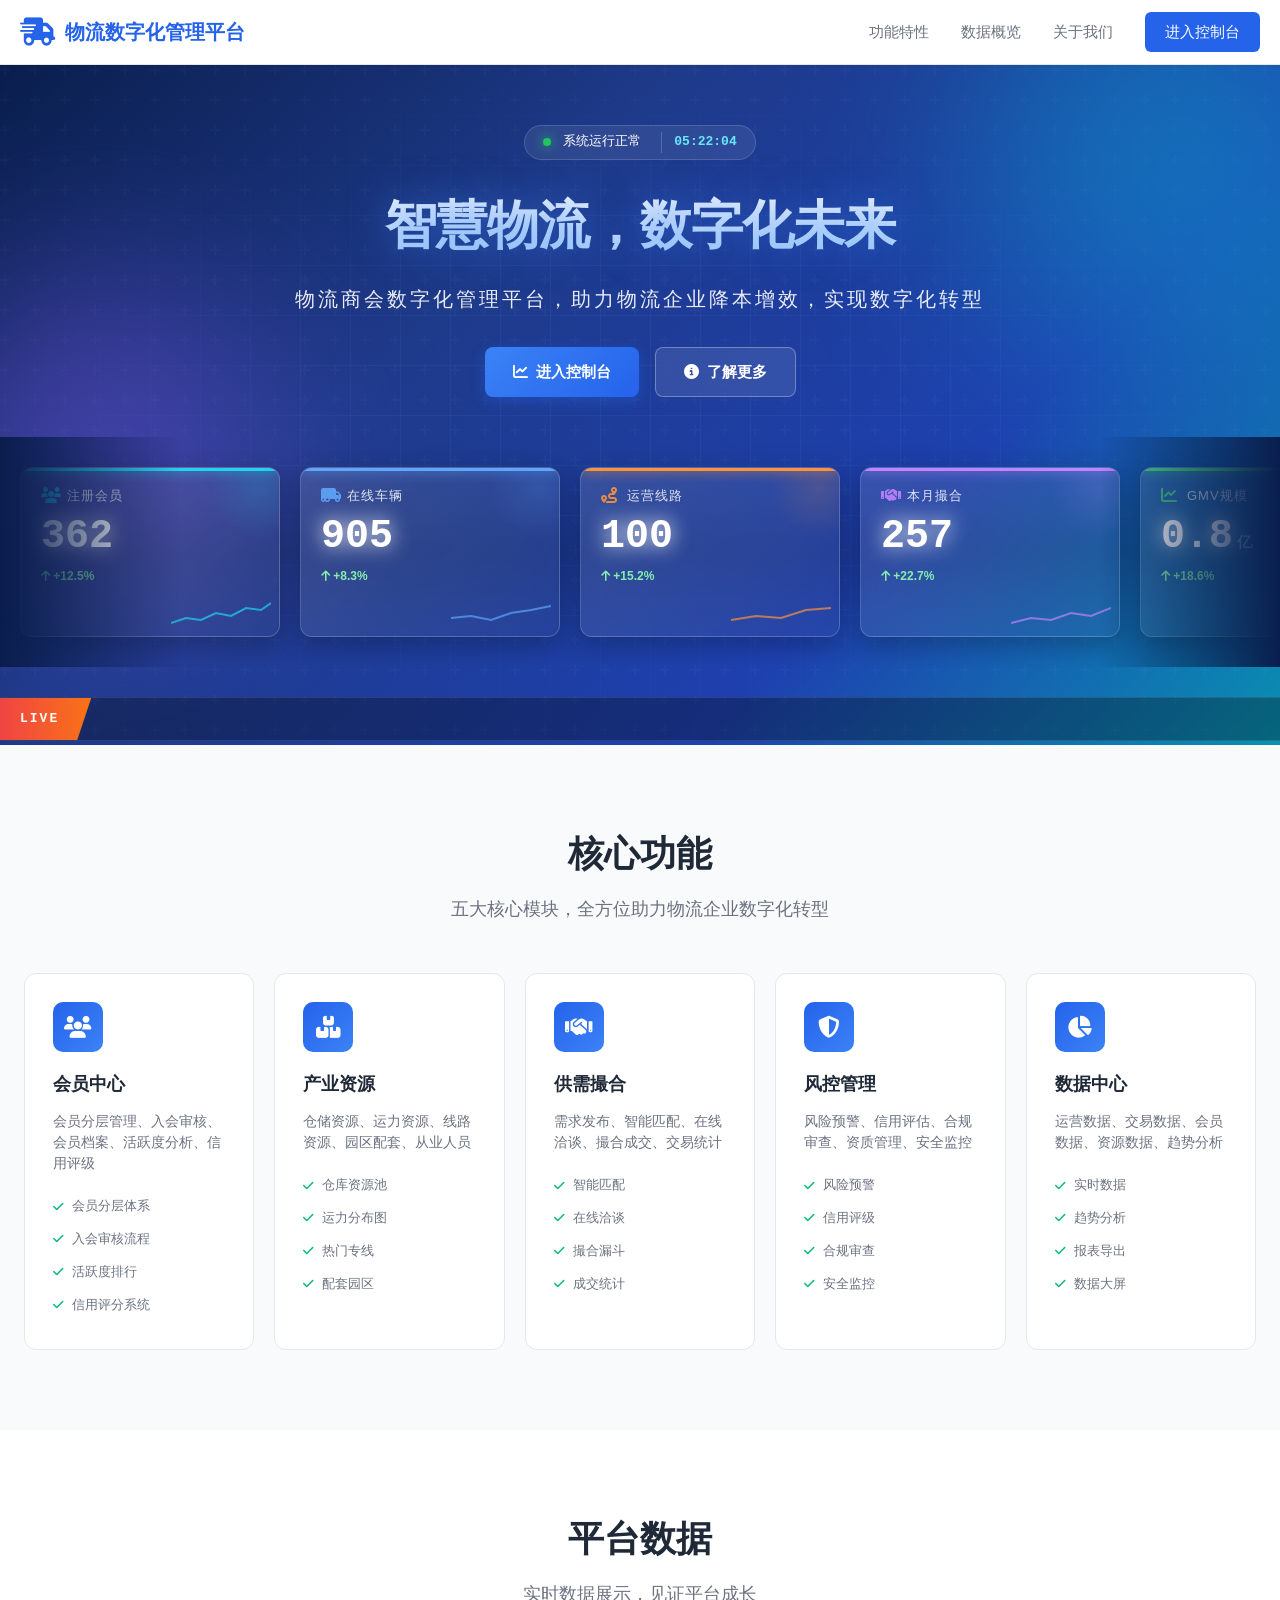
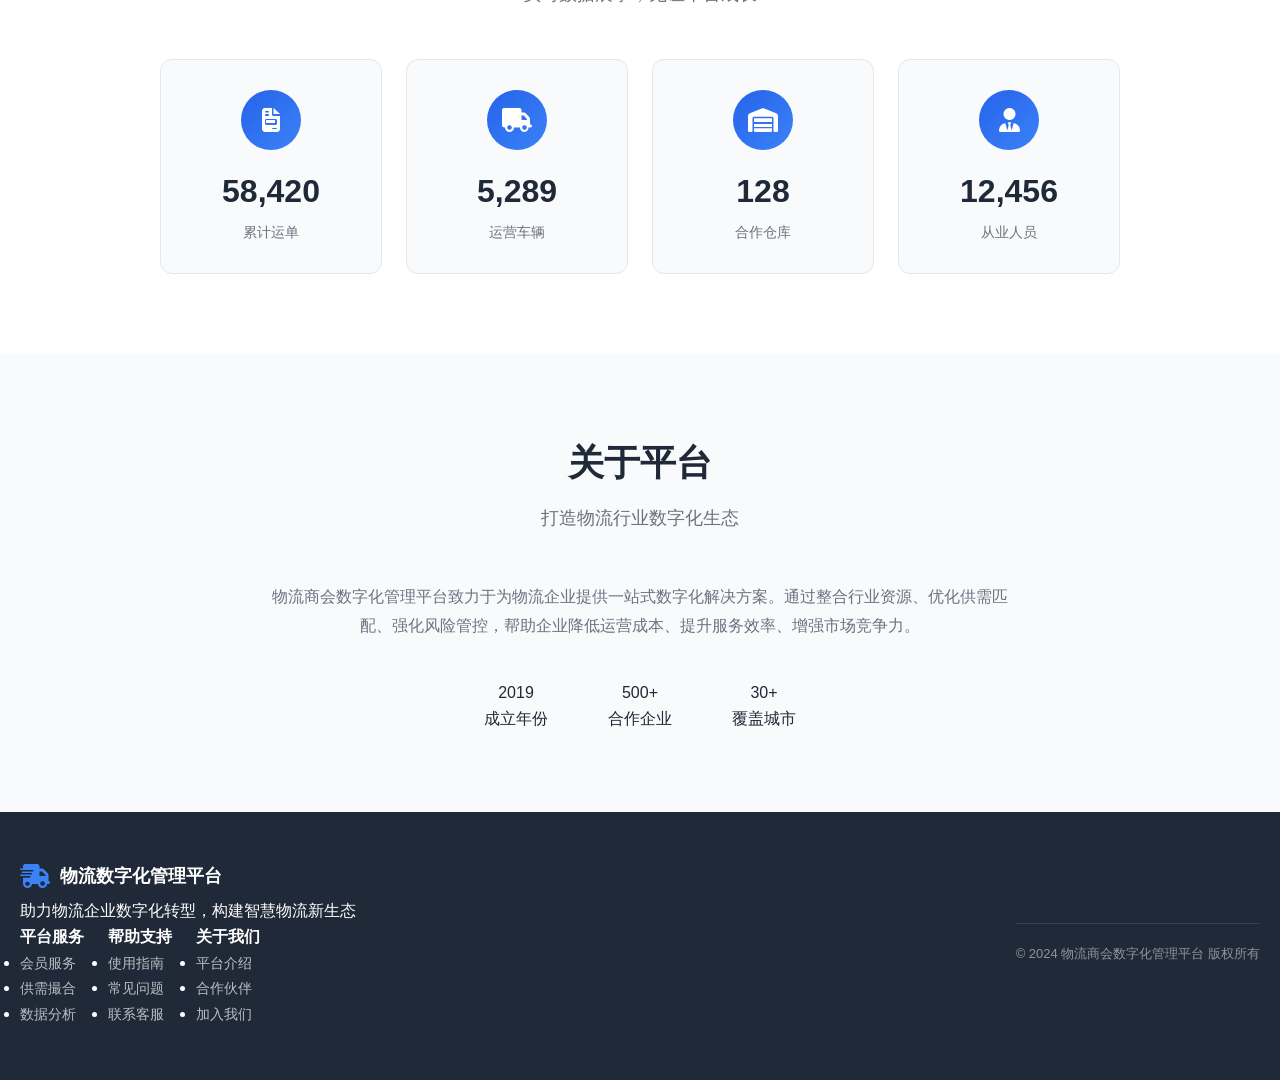
==== index.html @ 650d02f5 "首次提交 xt.qyfanshen 网站文件" ====
<!DOCTYPE html>
<html lang="zh-CN">
<head>
    <meta charset="UTF-8">
    <meta name="viewport" content="width=device-width, initial-scale=1.0">
    <title>物流数字化管理平台</title>
    <link rel="stylesheet" href="css/style.css">
    <link rel="stylesheet" href="https://cdnjs.cloudflare.com/ajax/libs/font-awesome/6.4.0/css/all.min.css">
</head>
<body>
    <!-- 顶部导航 -->
    <header class="top-nav">
        <div class="nav-container">
            <div class="logo">
                <i class="fas fa-truck-fast"></i>
                <span>物流数字化管理平台</span>
            </div>
            <nav class="nav-links">
                <a href="#features">功能特性</a>
                <a href="#data">数据概览</a>
                <a href="#about">关于我们</a>
                <a href="portal.html" class="btn-enter">进入控制台</a>
            </nav>
        </div>
    </header>

    <!-- Hero区域 - 数据大屏风格 -->
    <section class="hero">
        <!-- 背景装饰 -->
        <div class="hero-grid-bg"></div>
        <div class="hero-glow hero-glow-1"></div>
        <div class="hero-glow hero-glow-2"></div>
        
        <!-- 顶部标题区 -->
        <div class="hero-content">
            <div class="hero-status">
                <span class="status-dot"></span>
                <span>系统运行正常</span>
                <span class="status-time" id="liveTime">--:--:--</span>
            </div>
            <h1>智慧物流，数字化未来</h1>
            <p class="hero-subtitle">物流商会数字化管理平台，助力物流企业降本增效，实现数字化转型</p>
            <div class="hero-buttons">
                <a href="portal.html" class="btn-primary"><i class="fas fa-chart-line"></i> 进入控制台</a>
                <a href="#features" class="btn-secondary"><i class="fas fa-info-circle"></i> 了解更多</a>
            </div>
        </div>
        
        <!-- 大屏 KPI 滚动区 -->
        <div class="bigscreen-scroll">
            <div class="bigscreen-track" id="kpiTrack">
                <!-- 第一组 -->
                <div class="kpi-card kpi-cyan">
                    <div class="kpi-header">
                        <i class="fas fa-users kpi-icon"></i>
                        <span class="kpi-label">注册会员</span>
                    </div>
                    <div class="kpi-value">
                        <span class="counter" data-target="1258">0</span>
                    </div>
                    <div class="kpi-trend up"><i class="fas fa-arrow-up"></i> +12.5%</div>
                    <svg class="kpi-mini" viewBox="0 0 100 30"><polyline points="0,25 15,20 30,22 45,15 60,18 75,10 90,12 100,5" fill="none" stroke="#22d3ee" stroke-width="2"/></svg>
                </div>
                <div class="kpi-card kpi-blue">
                    <div class="kpi-header">
                        <i class="fas fa-truck-moving kpi-icon"></i>
                        <span class="kpi-label">在线车辆</span>
                    </div>
                    <div class="kpi-value">
                        <span class="counter" data-target="3142">0</span>
                    </div>
                    <div class="kpi-trend up"><i class="fas fa-arrow-up"></i> +8.3%</div>
                    <svg class="kpi-mini" viewBox="0 0 100 30"><polyline points="0,20 20,18 40,22 60,15 80,12 100,8" fill="none" stroke="#60a5fa" stroke-width="2"/></svg>
                </div>
                <div class="kpi-card kpi-orange">
                    <div class="kpi-header">
                        <i class="fas fa-route kpi-icon"></i>
                        <span class="kpi-label">运营线路</span>
                    </div>
                    <div class="kpi-value">
                        <span class="counter" data-target="346">0</span>
                    </div>
                    <div class="kpi-trend up"><i class="fas fa-arrow-up"></i> +15.2%</div>
                    <svg class="kpi-mini" viewBox="0 0 100 30"><polyline points="0,22 25,18 50,20 75,12 100,10" fill="none" stroke="#fb923c" stroke-width="2"/></svg>
                </div>
                <div class="kpi-card kpi-purple">
                    <div class="kpi-header">
                        <i class="fas fa-handshake kpi-icon"></i>
                        <span class="kpi-label">本月撮合</span>
                    </div>
                    <div class="kpi-value">
                        <span class="counter" data-target="892">0</span>
                    </div>
                    <div class="kpi-trend up"><i class="fas fa-arrow-up"></i> +22.7%</div>
                    <svg class="kpi-mini" viewBox="0 0 100 30"><polyline points="0,25 20,20 40,22 60,15 80,18 100,10" fill="none" stroke="#c084fc" stroke-width="2"/></svg>
                </div>
                <div class="kpi-card kpi-green">
                    <div class="kpi-header">
                        <i class="fas fa-chart-line kpi-icon"></i>
                        <span class="kpi-label">GMV规模</span>
                    </div>
                    <div class="kpi-value">
                        <span class="counter" data-target="2.8" data-decimal="1">0</span>
                        <span class="kpi-unit">亿</span>
                    </div>
                    <div class="kpi-trend up"><i class="fas fa-arrow-up"></i> +18.6%</div>
                    <svg class="kpi-mini" viewBox="0 0 100 30"><polyline points="0,22 15,20 30,18 45,15 60,12 75,10 90,8 100,5" fill="none" stroke="#4ade80" stroke-width="2"/></svg>
                </div>
                <!-- 复制一组用于无缝滚动 -->
                <div class="kpi-card kpi-cyan">
                    <div class="kpi-header">
                        <i class="fas fa-users kpi-icon"></i>
                        <span class="kpi-label">注册会员</span>
                    </div>
                    <div class="kpi-value">
                        <span class="counter" data-target="1258">0</span>
                    </div>
                    <div class="kpi-trend up"><i class="fas fa-arrow-up"></i> +12.5%</div>
                    <svg class="kpi-mini" viewBox="0 0 100 30"><polyline points="0,25 15,20 30,22 45,15 60,18 75,10 90,12 100,5" fill="none" stroke="#22d3ee" stroke-width="2"/></svg>
                </div>
                <div class="kpi-card kpi-blue">
                    <div class="kpi-header">
                        <i class="fas fa-truck-moving kpi-icon"></i>
                        <span class="kpi-label">在线车辆</span>
                    </div>
                    <div class="kpi-value">
                        <span class="counter" data-target="3142">0</span>
                    </div>
                    <div class="kpi-trend up"><i class="fas fa-arrow-up"></i> +8.3%</div>
                    <svg class="kpi-mini" viewBox="0 0 100 30"><polyline points="0,20 20,18 40,22 60,15 80,12 100,8" fill="none" stroke="#60a5fa" stroke-width="2"/></svg>
                </div>
                <div class="kpi-card kpi-orange">
                    <div class="kpi-header">
                        <i class="fas fa-route kpi-icon"></i>
                        <span class="kpi-label">运营线路</span>
                    </div>
                    <div class="kpi-value">
                        <span class="counter" data-target="346">0</span>
                    </div>
                    <div class="kpi-trend up"><i class="fas fa-arrow-up"></i> +15.2%</div>
                    <svg class="kpi-mini" viewBox="0 0 100 30"><polyline points="0,22 25,18 50,20 75,12 100,10" fill="none" stroke="#fb923c" stroke-width="2"/></svg>
                </div>
                <div class="kpi-card kpi-purple">
                    <div class="kpi-header">
                        <i class="fas fa-handshake kpi-icon"></i>
                        <span class="kpi-label">本月撮合</span>
                    </div>
                    <div class="kpi-value">
                        <span class="counter" data-target="892">0</span>
                    </div>
                    <div class="kpi-trend up"><i class="fas fa-arrow-up"></i> +22.7%</div>
                    <svg class="kpi-mini" viewBox="0 0 100 30"><polyline points="0,25 20,20 40,22 60,15 80,18 100,10" fill="none" stroke="#c084fc" stroke-width="2"/></svg>
                </div>
                <div class="kpi-card kpi-green">
                    <div class="kpi-header">
                        <i class="fas fa-chart-line kpi-icon"></i>
                        <span class="kpi-label">GMV规模</span>
                    </div>
                    <div class="kpi-value">
                        <span class="counter" data-target="2.8" data-decimal="1">0</span>
                        <span class="kpi-unit">亿</span>
                    </div>
                    <div class="kpi-trend up"><i class="fas fa-arrow-up"></i> +18.6%</div>
                    <svg class="kpi-mini" viewBox="0 0 100 30"><polyline points="0,22 15,20 30,18 45,15 60,12 75,10 90,8 100,5" fill="none" stroke="#4ade80" stroke-width="2"/></svg>
                </div>
            </div>
        </div>
        
        <!-- 底部数据流 -->
        <div class="hero-bottom">
            <div class="data-stream">
                <div class="data-stream-label">LIVE</div>
                <div class="data-stream-wrap">
                    <div class="data-stream-track" id="dataStream">
                        <span class="stream-item"><span class="stream-dot dot-green"></span>上海港通物流完成会员认证</span>
                        <span class="stream-item"><span class="stream-dot dot-blue"></span>苏州工业园区运输队完成会员认证</span>
                        <span class="stream-item"><span class="stream-dot dot-cyan"></span>沪蓉专线撮合成功 - ¥12.8万</span>
                        <span class="stream-item"><span class="stream-dot dot-green"></span>杭州顺捷货运代理完成会员认证</span>
                        <span class="stream-item"><span class="stream-dot dot-cyan"></span>京沪专线撮合成功 - ¥8.6万</span>
                        <span class="stream-item"><span class="stream-dot dot-orange"></span>新增运营车辆 128 辆</span>
                        <span class="stream-item"><span class="stream-dot dot-purple"></span>穗杭专线撮合成功 - ¥15.2万</span>
                        <span class="stream-item"><span class="stream-dot dot-green"></span>宁波港物流完成会员认证</span>
                        <span class="stream-item"><span class="stream-dot dot-cyan"></span>京广专线撮合成功 - ¥23.5万</span>
                        <!-- 复制一份实现无缝滚动 -->
                        <span class="stream-item"><span class="stream-dot dot-green"></span>上海港通物流完成会员认证</span>
                        <span class="stream-item"><span class="stream-dot dot-blue"></span>苏州工业园区运输队完成会员认证</span>
                        <span class="stream-item"><span class="stream-dot dot-cyan"></span>沪蓉专线撮合成功 - ¥12.8万</span>
                        <span class="stream-item"><span class="stream-dot dot-green"></span>杭州顺捷货运代理完成会员认证</span>
                        <span class="stream-item"><span class="stream-dot dot-cyan"></span>京沪专线撮合成功 - ¥8.6万</span>
                        <span class="stream-item"><span class="stream-dot dot-orange"></span>新增运营车辆 128 辆</span>
                        <span class="stream-item"><span class="stream-dot dot-purple"></span>穗杭专线撮合成功 - ¥15.2万</span>
                        <span class="stream-item"><span class="stream-dot dot-green"></span>宁波港物流完成会员认证</span>
                        <span class="stream-item"><span class="stream-dot dot-cyan"></span>京广专线撮合成功 - ¥23.5万</span>
                    </div>
                </div>
            </div>
        </div>
    </section>

    <!-- 功能特性 -->
    <section id="features" class="features">
        <div class="section-header">
            <h2>核心功能</h2>
            <p>五大核心模块，全方位助力物流企业数字化转型</p>
        </div>
        <div class="features-grid">
            <div class="feature-card">
                <div class="feature-icon"><i class="fas fa-users"></i></div>
                <h3>会员中心</h3>
                <p>会员分层管理、入会审核、会员档案、活跃度分析、信用评级</p>
                <ul class="feature-list">
                    <li><i class="fas fa-check"></i> 会员分层体系</li>
                    <li><i class="fas fa-check"></i> 入会审核流程</li>
                    <li><i class="fas fa-check"></i> 活跃度排行</li>
                    <li><i class="fas fa-check"></i> 信用评分系统</li>
                </ul>
            </div>
            <div class="feature-card">
                <div class="feature-icon"><i class="fas fa-boxes-stacked"></i></div>
                <h3>产业资源</h3>
                <p>仓储资源、运力资源、线路资源、园区配套、从业人员</p>
                <ul class="feature-list">
                    <li><i class="fas fa-check"></i> 仓库资源池</li>
                    <li><i class="fas fa-check"></i> 运力分布图</li>
                    <li><i class="fas fa-check"></i> 热门专线</li>
                    <li><i class="fas fa-check"></i> 配套园区</li>
                </ul>
            </div>
            <div class="feature-card">
                <div class="feature-icon"><i class="fas fa-handshake"></i></div>
                <h3>供需撮合</h3>
                <p>需求发布、智能匹配、在线洽谈、撮合成交、交易统计</p>
                <ul class="feature-list">
                    <li><i class="fas fa-check"></i> 智能匹配</li>
                    <li><i class="fas fa-check"></i> 在线洽谈</li>
                    <li><i class="fas fa-check"></i> 撮合漏斗</li>
                    <li><i class="fas fa-check"></i> 成交统计</li>
                </ul>
            </div>
            <div class="feature-card">
                <div class="feature-icon"><i class="fas fa-shield-halved"></i></div>
                <h3>风控管理</h3>
                <p>风险预警、信用评估、合规审查、资质管理、安全监控</p>
                <ul class="feature-list">
                    <li><i class="fas fa-check"></i> 风险预警</li>
                    <li><i class="fas fa-check"></i> 信用评级</li>
                    <li><i class="fas fa-check"></i> 合规审查</li>
                    <li><i class="fas fa-check"></i> 安全监控</li>
                </ul>
            </div>
            <div class="feature-card">
                <div class="feature-icon"><i class="fas fa-chart-pie"></i></div>
                <h3>数据中心</h3>
                <p>运营数据、交易数据、会员数据、资源数据、趋势分析</p>
                <ul class="feature-list">
                    <li><i class="fas fa-check"></i> 实时数据</li>
                    <li><i class="fas fa-check"></i> 趋势分析</li>
                    <li><i class="fas fa-check"></i> 报表导出</li>
                    <li><i class="fas fa-check"></i> 数据大屏</li>
                </ul>
            </div>
        </div>
    </section>

    <!-- 数据概览 -->
    <section id="data" class="data-section">
        <div class="section-header">
            <h2>平台数据</h2>
            <p>实时数据展示，见证平台成长</p>
        </div>
        <div class="data-grid">
            <div class="data-card">
                <div class="data-icon"><i class="fas fa-file-invoice"></i></div>
                <div class="data-value">58,420</div>
                <div class="data-label">累计运单</div>
            </div>
            <div class="data-card">
                <div class="data-icon"><i class="fas fa-truck"></i></div>
                <div class="data-value">5,289</div>
                <div class="data-label">运营车辆</div>
            </div>
            <div class="data-card">
                <div class="data-icon"><i class="fas fa-warehouse"></i></div>
                <div class="data-value">128</div>
                <div class="data-label">合作仓库</div>
            </div>
            <div class="data-card">
                <div class="data-icon"><i class="fas fa-user-tie"></i></div>
                <div class="data-value">12,456</div>
                <div class="data-label">从业人员</div>
            </div>
        </div>
    </section>

    <!-- 关于我们 -->
    <section id="about" class="about">
        <div class="section-header">
            <h2>关于平台</h2>
            <p>打造物流行业数字化生态</p>
        </div>
        <div class="about-content">
            <div class="about-text">
                <p>物流商会数字化管理平台致力于为物流企业提供一站式数字化解决方案。通过整合行业资源、优化供需匹配、强化风险管控，帮助企业降低运营成本、提升服务效率、增强市场竞争力。</p>
                <div class="about-stats">
                    <div class="about-stat">
                        <div class="about-stat-value">2019</div>
                        <div class="about-stat-label">成立年份</div>
                    </div>
                    <div class="about-stat">
                        <div class="about-stat-value">500+</div>
                        <div class="about-stat-label">合作企业</div>
                    </div>
                    <div class="about-stat">
                        <div class="about-stat-value">30+</div>
                        <div class="about-stat-label">覆盖城市</div>
                    </div>
                </div>
            </div>
        </div>
    </section>

    <!-- 页脚 -->
    <footer class="footer">
        <div class="footer-content">
            <div class="footer-main">
                <div class="footer-brand">
                    <div class="footer-logo">
                        <i class="fas fa-truck-fast"></i>
                        <span>物流数字化管理平台</span>
                    </div>
                    <p class="footer-desc">助力物流企业数字化转型，构建智慧物流新生态</p>
                </div>
                <div class="footer-links">
                    <div class="footer-column">
                        <h4>平台服务</h4>
                        <ul>
                            <li><a href="#">会员服务</a></li>
                            <li><a href="#">供需撮合</a></li>
                            <li><a href="#">数据分析</a></li>
                        </ul>
                    </div>
                    <div class="footer-column">
                        <h4>帮助支持</h4>
                        <ul>
                            <li><a href="#">使用指南</a></li>
                            <li><a href="#">常见问题</a></li>
                            <li><a href="#">联系客服</a></li>
                        </ul>
                    </div>
                    <div class="footer-column">
                        <h4>关于我们</h4>
                        <ul>
                            <li><a href="#">平台介绍</a></li>
                            <li><a href="#">合作伙伴</a></li>
                            <li><a href="#">加入我们</a></li>
                        </ul>
                    </div>
                </div>
            </div>
            <div class="footer-bottom">
                <p>&copy; 2024 物流商会数字化管理平台 版权所有</p>
            </div>
        </div>
    </footer>

    <script>
        // 实时时间更新
        function updateTime() {
            const now = new Date();
            const timeStr = now.toLocaleTimeString('zh-CN', { hour12: false });
            document.getElementById('liveTime').textContent = timeStr;
        }
        setInterval(updateTime, 1000);
        updateTime();

        // 数字滚动动画
        function animateCounters() {
            const counters = document.querySelectorAll('.counter');
            counters.forEach(counter => {
                const target = parseFloat(counter.getAttribute('data-target'));
                const decimal = parseInt(counter.getAttribute('data-decimal')) || 0;
                const duration = 2000;
                const step = target / (duration / 16);
                let current = 0;

                const updateCounter = () => {
                    current += step;
                    if (current < target) {
                        counter.textContent = current.toFixed(decimal);
                        requestAnimationFrame(updateCounter);
                    } else {
                        counter.textContent = target.toFixed(decimal);
                    }
                };
                updateCounter();
            });
        }

        // 页面加载完成后启动动画
        window.addEventListener('load', animateCounters);
    </script>
</body>
</html>
---- css/style.css ----
/* 全局样式 */
* {
    margin: 0;
    padding: 0;
    box-sizing: border-box;
}

:root {
    --primary-color: #2563eb;
    --primary-dark: #1d4ed8;
    --primary-light: #3b82f6;
    --secondary-color: #10b981;
    --text-primary: #1f2937;
    --text-secondary: #6b7280;
    --text-light: #9ca3af;
    --bg-primary: #ffffff;
    --bg-secondary: #f9fafb;
    --bg-tertiary: #f3f4f6;
    --border-color: #e5e7eb;
    --shadow-sm: 0 1px 2px 0 rgba(0, 0, 0, 0.05);
    --shadow-md: 0 4px 6px -1px rgba(0, 0, 0, 0.1);
    --shadow-lg: 0 10px 15px -3px rgba(0, 0, 0, 0.1);
    --shadow-xl: 0 20px 25px -5px rgba(0, 0, 0, 0.1);
}

body {
    font-family: -apple-system, BlinkMacSystemFont, 'Segoe UI', 'PingFang SC', 'Hiragino Sans GB', 'Microsoft YaHei', sans-serif;
    line-height: 1.6;
    color: var(--text-primary);
    background-color: var(--bg-primary);
}

.container {
    max-width: 1280px;
    margin: 0 auto;
    padding: 0 20px;
}

/* 顶部导航 */
.top-nav {
    background: var(--bg-primary);
    border-bottom: 1px solid var(--border-color);
    position: sticky;
    top: 0;
    z-index: 1000;
    box-shadow: var(--shadow-sm);
}

.nav-container {
    max-width: 1280px;
    margin: 0 auto;
    padding: 0 20px;
    display: flex;
    justify-content: space-between;
    align-items: center;
    height: 64px;
}

.logo {
    display: flex;
    align-items: center;
    gap: 10px;
    font-size: 20px;
    font-weight: 600;
    color: var(--primary-color);
}

.logo i {
    font-size: 28px;
}

.nav-links {
    display: flex;
    align-items: center;
    gap: 32px;
}

.nav-links a {
    text-decoration: none;
    color: var(--text-secondary);
    font-size: 15px;
    font-weight: 500;
    transition: color 0.2s;
}

.nav-links a:hover {
    color: var(--primary-color);
}

.nav-links .btn-enter {
    background: var(--primary-color);
    color: white;
    padding: 8px 20px;
    border-radius: 6px;
    transition: all 0.2s;
}

.nav-links .btn-enter:hover {
    background: var(--primary-dark);
    transform: translateY(-1px);
}

/* Hero区域 - 数据大屏风格 */
.hero {
    background: linear-gradient(135deg, #0a1e4d 0%, #1e3a8a 35%, #1e40af 70%, #0891b2 100%);
    color: white;
    padding: 60px 0 0;
    text-align: center;
    position: relative;
    overflow: hidden;
    min-height: 680px;
}

.hero::before {
    content: '';
    position: absolute;
    top: 0; left: 0; right: 0; bottom: 0;
    background: url("data:image/svg+xml,%3Csvg width='60' height='60' viewBox='0 0 60 60' xmlns='http://www.w3.org/2000/svg'%3E%3Cg fill='none' fill-rule='evenodd'%3E%3Cg fill='%23ffffff' fill-opacity='0.04'%3E%3Cpath d='M36 34v-4h-2v4h-4v2h4v4h2v-4h4v-2h-4zm0-30V0h-2v4h-4v2h4v4h2V6h4V4h-4zM6 34v-4H4v4H0v2h4v4h2v-4h4v-2H6zM6 4V0H4v4H0v2h4v4h2V6h4V4H6z'/%3E%3C/g%3E%3C/g%3E%3C/svg%3E");
    opacity: 0.5;
}

/* 大屏网格背景 */
.hero-grid-bg {
    position: absolute;
    inset: 0;
    background-image:
        linear-gradient(rgba(96, 165, 250, 0.08) 1px, transparent 1px),
        linear-gradient(90deg, rgba(96, 165, 250, 0.08) 1px, transparent 1px);
    background-size: 50px 50px;
    mask-image: radial-gradient(ellipse at center, black 30%, transparent 75%);
    -webkit-mask-image: radial-gradient(ellipse at center, black 30%, transparent 75%);
    pointer-events: none;
}

/* 装饰光晕 */
.hero-glow {
    position: absolute;
    border-radius: 50%;
    filter: blur(80px);
    pointer-events: none;
    opacity: 0.5;
}
.hero-glow-1 {
    width: 500px; height: 500px;
    background: radial-gradient(circle, #06b6d4, transparent);
    top: -150px; right: -150px;
}
.hero-glow-2 {
    width: 400px; height: 400px;
    background: radial-gradient(circle, #8b5cf6, transparent);
    bottom: 100px; left: -100px;
}

/* 顶部标题区 */
.hero-content {
    position: relative;
    z-index: 2;
    padding: 0 24px 40px;
}

/* 状态条 */
.hero-status {
    display: inline-flex;
    align-items: center;
    gap: 12px;
    padding: 6px 18px;
    background: rgba(255, 255, 255, 0.08);
    border: 1px solid rgba(255, 255, 255, 0.15);
    backdrop-filter: blur(10px);
    border-radius: 100px;
    font-size: 13px;
    margin-bottom: 24px;
    font-family: ui-monospace, 'Cascadia Code', Consolas, monospace;
}
.status-dot {
    width: 8px; height: 8px;
    border-radius: 50%;
    background: #22c55e;
    box-shadow: 0 0 12px #22c55e;
    animation: pulseDot 2s infinite;
}
@keyframes pulseDot {
    0%, 100% { opacity: 1; transform: scale(1); }
    50% { opacity: 0.6; transform: scale(0.85); }
}
.status-time {
    margin-left: 8px;
    padding-left: 12px;
    border-left: 1px solid rgba(255, 255, 255, 0.2);
    color: #67e8f9;
    font-weight: 600;
}

.hero-content h1 {
    font-size: 52px;
    font-weight: 800;
    margin: 0 0 16px;
    letter-spacing: -1px;
    background: linear-gradient(180deg, #ffffff 0%, #93c5fd 100%);
    -webkit-background-clip: text;
    background-clip: text;
    -webkit-text-fill-color: transparent;
    text-shadow: 0 0 40px rgba(59, 130, 246, 0.5);
}

.hero-subtitle {
    font-size: 20px;
    font-weight: 500;
    opacity: 0.9;
    letter-spacing: 3px;
    margin: 0 0 32px;
}

.hero-buttons {
    display: flex;
    gap: 16px;
    justify-content: center;
}

.btn-primary, .btn-secondary {
    display: inline-flex;
    align-items: center;
    gap: 8px;
    padding: 12px 28px;
    border-radius: 8px;
    font-size: 15px;
    font-weight: 600;
    text-decoration: none;
    transition: all 0.2s;
    cursor: pointer;
    border: none;
}

.btn-primary {
    background: linear-gradient(135deg, #3b82f6, #2563eb);
    color: white;
    box-shadow: 0 4px 14px rgba(37, 99, 235, 0.4);
}

.btn-primary:hover {
    transform: translateY(-2px);
    box-shadow: 0 6px 20px rgba(37, 99, 235, 0.5);
}

.btn-secondary {
    background: rgba(255, 255, 255, 0.1);
    color: white;
    border: 1px solid rgba(255, 255, 255, 0.3);
    backdrop-filter: blur(10px);
}

.btn-secondary:hover {
    background: rgba(255, 255, 255, 0.2);
}

/* ============ 大屏 KPI 滚动区 ============ */
.bigscreen-scroll {
    position: relative;
    z-index: 2;
    width: 100%;
    overflow: hidden;
    padding: 30px 0;
    background: linear-gradient(180deg, transparent 0%, rgba(0, 0, 0, 0.15) 50%, transparent 100%);
}
.bigscreen-scroll::before,
.bigscreen-scroll::after {
    content: '';
    position: absolute;
    top: 0; bottom: 0;
    width: 180px;
    z-index: 3;
    pointer-events: none;
}
.bigscreen-scroll::before {
    left: 0;
    background: linear-gradient(90deg, #0a1e4d 0%, transparent 100%);
}
.bigscreen-scroll::after {
    right: 0;
    background: linear-gradient(-90deg, #0a1e4d 0%, transparent 100%);
}

.bigscreen-track {
    display: flex;
    gap: 20px;
    animation: bigscreenScroll 40s linear infinite;
    width: max-content;
    padding: 0 20px;
}
.bigscreen-track:hover {
    animation-play-state: paused;
}
@keyframes bigscreenScroll {
    0% { transform: translateX(0); }
    100% { transform: translateX(-50%); }
}

/* KPI 卡片 - 大屏风格 */
.kpi-card {
    flex: 0 0 260px;
    width: 260px;
    height: 170px;
    background: linear-gradient(135deg, rgba(255, 255, 255, 0.12), rgba(255, 255, 255, 0.04));
    border: 1px solid rgba(255, 255, 255, 0.18);
    backdrop-filter: blur(14px);
    -webkit-backdrop-filter: blur(14px);
    border-radius: 12px;
    padding: 18px 20px;
    position: relative;
    overflow: hidden;
    text-align: left;
    transition: all 0.3s;
    box-shadow: 0 8px 24px rgba(0, 0, 0, 0.2), inset 0 1px 0 rgba(255, 255, 255, 0.1);
}
.kpi-card::before {
    content: '';
    position: absolute;
    top: 0; left: 0;
    width: 100%; height: 3px;
    background: currentColor;
    box-shadow: 0 0 12px currentColor;
}
.kpi-card::after {
    content: '';
    position: absolute;
    top: -30px; right: -30px;
    width: 100px; height: 100px;
    background: radial-gradient(circle, currentColor, transparent 70%);
    opacity: 0.15;
    border-radius: 50%;
}
.kpi-card:hover {
    transform: translateY(-6px) scale(1.02);
    border-color: rgba(255, 255, 255, 0.4);
    box-shadow: 0 16px 40px rgba(0, 0, 0, 0.3), 0 0 24px currentColor;
}

.kpi-header {
    display: flex;
    align-items: center;
    gap: 8px;
    margin-bottom: 8px;
}
.kpi-icon {
    width: 18px; height: 18px;
    opacity: 0.9;
}
.kpi-label {
    font-size: 13px;
    color: rgba(255, 255, 255, 0.85);
    letter-spacing: 1px;
    font-weight: 500;
}

.kpi-value {
    font-size: 40px;
    font-weight: 800;
    line-height: 1.1;
    margin: 6px 0;
    display: flex;
    align-items: baseline;
    gap: 4px;
    color: white;
    text-shadow: 0 0 20px currentColor;
    font-family: 'Cascadia Code', Consolas, monospace;
}
.kpi-unit {
    font-size: 16px;
    font-weight: 500;
    opacity: 0.8;
}

.kpi-trend {
    font-size: 12px;
    font-weight: 600;
    padding: 2px 0;
}
.kpi-trend.up { color: #86efac; }
.kpi-trend.down { color: #fca5a5; }

.kpi-mini {
    position: absolute;
    bottom: 8px;
    right: 8px;
    width: 100px;
    height: 30px;
    opacity: 0.7;
}

/* 各色主题 */
.kpi-cyan   { color: #22d3ee; }
.kpi-blue   { color: #60a5fa; }
.kpi-orange { color: #fb923c; }
.kpi-purple { color: #c084fc; }
.kpi-green  { color: #4ade80; }
.kpi-amber  { color: #fbbf24; }
.kpi-rose   { color: #fb7185; }
.kpi-teal   { color: #2dd4bf; }

/* ============ 底部区域 ============ */
.hero-bottom {
    position: relative;
    z-index: 2;
    padding: 30px 0 0;
}

/* 实时数据流滚动条 */
.data-stream {
    background: rgba(0, 0, 0, 0.3);
    border-top: 1px solid rgba(255, 255, 255, 0.1);
    border-bottom: 1px solid rgba(255, 255, 255, 0.1);
    height: 44px;
    display: flex;
    align-items: center;
    font-family: ui-monospace, 'Cascadia Code', Consolas, monospace;
}
.data-stream-label {
    flex: 0 0 auto;
    padding: 0 20px;
    background: linear-gradient(90deg, #ef4444, #f97316);
    color: white;
    height: 100%;
    display: flex;
    align-items: center;
    font-weight: 700;
    font-size: 13px;
    letter-spacing: 2px;
    position: relative;
    clip-path: polygon(0 0, 100% 0, calc(100% - 14px) 100%, 0 100%);
    padding-right: 32px;
    animation: labelPulse 3s infinite;
}
@keyframes labelPulse {
    0%, 100% { box-shadow: inset 0 0 20px rgba(255, 255, 255, 0); }
    50% { box-shadow: inset 0 0 20px rgba(255, 255, 255, 0.2); }
}
.data-stream-wrap {
    flex: 1;
    overflow: hidden;
    position: relative;
    mask-image: linear-gradient(90deg, transparent, black 5%, black 95%, transparent);
    -webkit-mask-image: linear-gradient(90deg, transparent, black 5%, black 95%, transparent);
}
.data-stream-track {
    display: inline-flex;
    gap: 60px;
    white-space: nowrap;
    animation: streamScroll 60s linear infinite;
    padding-left: 100%;
}
@keyframes streamScroll {
    0% { transform: translateX(0); }
    100% { transform: translateX(-100%); }
}
.stream-item {
    color: rgba(255, 255, 255, 0.85);
    font-size: 13px;
    display: inline-flex;
    align-items: center;
    gap: 10px;
}
.stream-dot {
    width: 8px; height: 8px;
    border-radius: 50%;
    display: inline-block;
}
.dot-green  { background: #4ade80; box-shadow: 0 0 8px #4ade80; }
.dot-blue   { background: #60a5fa; box-shadow: 0 0 8px #60a5fa; }
.dot-cyan   { background: #22d3ee; box-shadow: 0 0 8px #22d3ee; }
.dot-purple { background: #c084fc; box-shadow: 0 0 8px #c084fc; }
.dot-orange { background: #fb923c; box-shadow: 0 0 8px #fb923c; }

/* ============ 响应式 ============ */
@media (max-width: 1200px) {
    .features-grid {
        grid-template-columns: repeat(3, 1fr);
    }
    .bigscreen-track {
        grid-template-columns: repeat(3, 1fr);
    }
}

@media (max-width: 900px) {
    .hero { min-height: 580px; padding-top: 40px; }
    .hero-content h1 { font-size: 36px; }
    .hero-subtitle { font-size: 16px; letter-spacing: 2px; }
    .hero-status { font-size: 11px; padding: 4px 12px; }
    .status-time { display: none; }
    .hero-buttons { flex-direction: column; align-items: center; }
    .hero-buttons .btn-primary, .hero-buttons .btn-secondary { width: 80%; max-width: 280px; justify-content: center; }
    .features-grid {
        grid-template-columns: repeat(2, 1fr);
        gap: 16px;
        padding: 0 16px;
    }
    .bigscreen-track {
        grid-template-columns: repeat(2, 1fr);
        gap: 16px;
        padding: 0 16px;
    }
    .kpi-card { height: 150px; padding: 14px 16px; }
    .kpi-value { font-size: 32px; }
    .kpi-mini { width: 80px; height: 24px; }
    .data-stream-label { font-size: 11px; padding: 0 12px; padding-right: 22px; }
    .stream-item { font-size: 11px; }
    .nav-links { gap: 16px; }
    .nav-links a:not(.btn-enter) { display: none; }
}
@media (max-width: 560px) {
    .hero-content h1 { font-size: 28px; }
    .hero-subtitle { font-size: 14px; }
    .kpi-card { flex: 0 0 200px; width: 200px; height: 140px; }
    .kpi-value { font-size: 28px; }
    .data-stream { height: 38px; }
}

/* 通用区块样式 */
section {
    padding: 80px 0;
}

.section-header {
    text-align: center;
    margin-bottom: 50px;
}

.section-header h2 {
    font-size: 36px;
    font-weight: 700;
    color: var(--text-primary);
    margin-bottom: 12px;
}

.section-header p {
    font-size: 18px;
    color: var(--text-secondary);
}

/* 功能区块 */
.features {
    background: var(--bg-secondary);
}

.features-grid {
    display: grid;
    grid-template-columns: repeat(5, 1fr);
    gap: 20px;
    max-width: 1400px;
    margin: 0 auto;
    padding: 0 24px;
}

.feature-card {
    background: var(--bg-primary);
    padding: 28px;
    border-radius: 12px;
    border: 1px solid var(--border-color);
    transition: all 0.3s;
}

.feature-card:hover {
    border-color: var(--primary-color);
    box-shadow: var(--shadow-lg);
    transform: translateY(-4px);
}

.feature-icon {
    width: 50px;
    height: 50px;
    background: linear-gradient(135deg, var(--primary-color), var(--primary-light));
    border-radius: 10px;
    display: flex;
    align-items: center;
    justify-content: center;
    color: white;
    font-size: 22px;
    margin-bottom: 18px;
}

.feature-card h3 {
    font-size: 18px;
    font-weight: 600;
    margin-bottom: 12px;
    color: var(--text-primary);
}

.feature-card > p {
    font-size: 14px;
    color: var(--text-secondary);
    margin-bottom: 16px;
    line-height: 1.5;
}

.feature-list {
    list-style: none;
}

.feature-list li {
    padding: 6px 0;
    font-size: 13px;
    color: var(--text-secondary);
    display: flex;
    align-items: center;
    gap: 8px;
}

.feature-list li i {
    color: var(--secondary-color);
    font-size: 12px;
}

/* 数据概览 */
.data-section {
    background: var(--bg-primary);
}

.data-grid {
    display: grid;
    grid-template-columns: repeat(auto-fit, minmax(200px, 1fr));
    gap: 24px;
    max-width: 1000px;
    margin: 0 auto;
    padding: 0 20px;
}

.data-card {
    background: var(--bg-secondary);
    padding: 30px;
    border-radius: 12px;
    text-align: center;
    transition: all 0.3s;
    border: 1px solid var(--border-color);
}

.data-card:hover {
    box-shadow: var(--shadow-lg);
    border-color: var(--primary-color);
    transform: translateY(-4px);
}

.data-icon {
    width: 60px;
    height: 60px;
    background: linear-gradient(135deg, var(--primary-color), var(--primary-light));
    border-radius: 50%;
    display: flex;
    align-items: center;
    justify-content: center;
    margin: 0 auto 16px;
    color: white;
    font-size: 24px;
}

.data-value {
    font-size: 32px;
    font-weight: 700;
    color: var(--text-primary);
    margin-bottom: 4px;
}

.data-label {
    font-size: 14px;
    color: var(--text-secondary);
}

/* 关于我们 */
.about {
    background: var(--bg-secondary);
}

.about-content {
    max-width: 800px;
    margin: 0 auto;
    padding: 0 20px;
    text-align: center;
}

.about-text p {
    font-size: 16px;
    color: var(--text-secondary);
    line-height: 1.8;
    margin-bottom: 40px;
}

.about-stats {
    display: flex;
    justify-content: center;
    gap: 60px;
}

.about-stat {
    text-align: center;
}

.about-stat strong {
    display: block;
    font-size: 36px;
    font-weight: 700;
    color: var(--primary-color);
    margin-bottom: 4px;
}

.about-stat span {
    font-size: 14px;
    color: var(--text-secondary);
}

/* 页脚 */
.footer {
    background: var(--text-primary);
    color: white;
    padding: 50px 0 24px;
}

.footer-content {
    max-width: 1280px;
    margin: 0 auto;
    padding: 0 20px;
    display: flex;
    justify-content: space-between;
    align-items: center;
    margin-bottom: 30px;
}

.footer-logo {
    display: flex;
    align-items: center;
    gap: 10px;
    font-size: 18px;
    font-weight: 600;
    margin-bottom: 8px;
}

.footer-logo i {
    font-size: 24px;
    color: var(--primary-light);
}

.footer-info p {
    font-size: 14px;
    color: rgba(255, 255, 255, 0.6);
}

.footer-links {
    display: flex;
    gap: 24px;
}

.footer-links a {
    color: rgba(255, 255, 255, 0.7);
    text-decoration: none;
    font-size: 14px;
    transition: color 0.2s;
}

.footer-links a:hover {
    color: white;
}

.footer-bottom {
    border-top: 1px solid rgba(255, 255, 255, 0.1);
    padding-top: 20px;
    text-align: center;
    font-size: 13px;
    color: rgba(255, 255, 255, 0.5);
}

/* 响应式设计 */
@media (max-width: 768px) {
    .section-header h2 {
        font-size: 28px;
    }
    .about-stats {
        flex-direction: column;
        gap: 24px;
    }
    .footer-content {
        flex-direction: column;
        gap: 24px;
        text-align: center;
    }
    .footer-links {
        flex-wrap: wrap;
        justify-content: center;
    }
}
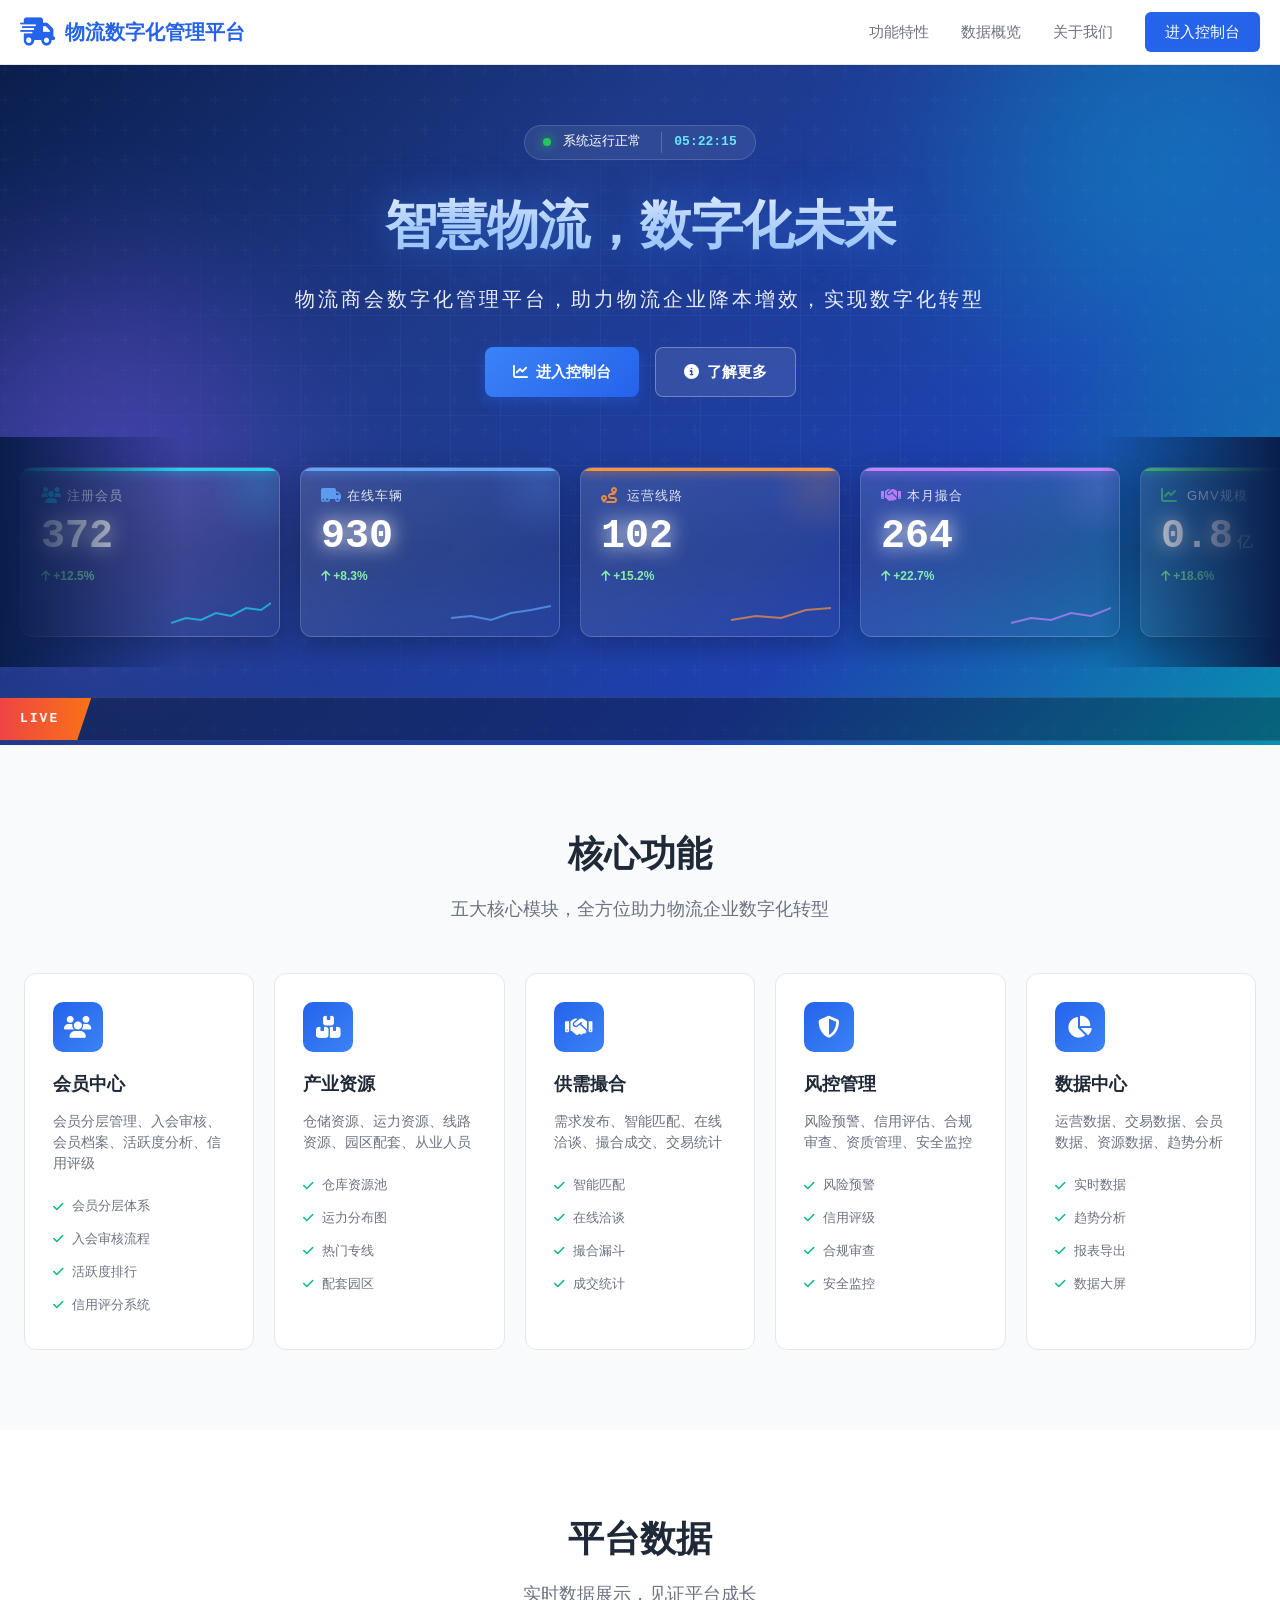
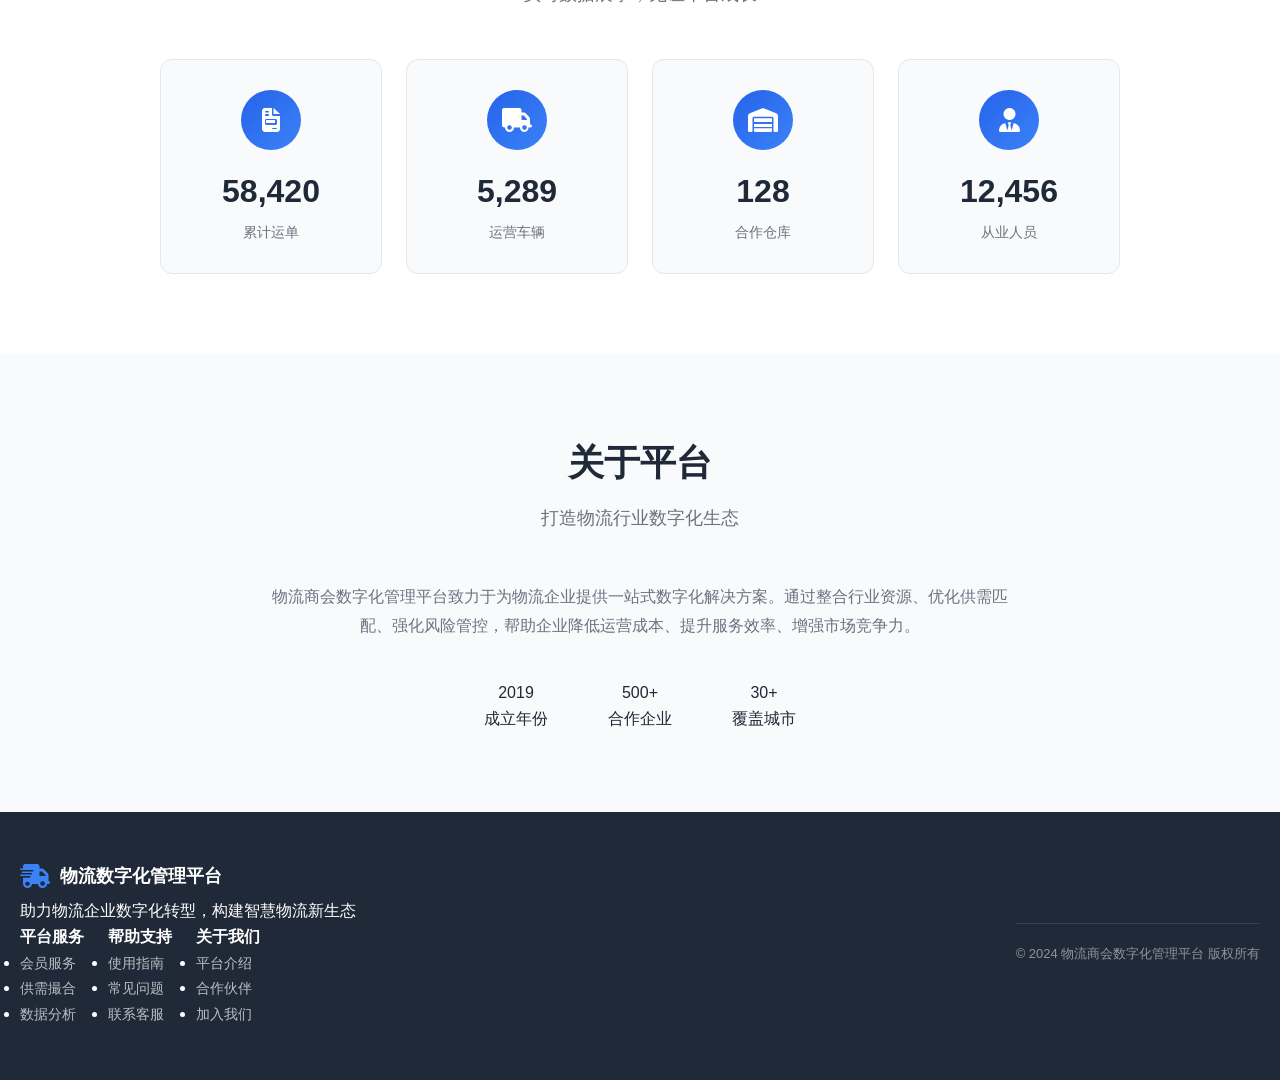
==== commit 05534b0c: "feat: 初始化物流系统项目" ====
--- a/index.html
+++ b/index.html
@@ -2,10 +2,30 @@
 <html lang="zh-CN">
 <head>
     <meta charset="UTF-8">
+  <meta name="description" content="物流数字化管理平台 - 清远凡神人工智能旗下专业平台">
+  <meta name="keywords" content="清远凡神,人工智能,物流数字化管理平台">
+  <meta name="author" content="清远凡神人工智能">
+  <link rel="canonical" href="https://wuliu.qyfanshen.com/">
+  <meta property="og:title" content="物流数字化管理平台">
+  <meta property="og:description" content="物流数字化管理平台 - 清远凡神人工智能旗下专业平台">
+  <meta property="og:url" content="https://wuliu.qyfanshen.com/">
+  <meta property="og:type" content="website">
+  <meta property="og:site_name" content="清远凡神人工智能">
+  <meta name="twitter:card" content="summary">
+
     <meta name="viewport" content="width=device-width, initial-scale=1.0">
     <title>物流数字化管理平台</title>
     <link rel="stylesheet" href="css/style.css">
     <link rel="stylesheet" href="https://cdnjs.cloudflare.com/ajax/libs/font-awesome/6.4.0/css/all.min.css">
+  <script type="application/ld+json">
+  {
+    "@context": "https://schema.org",
+    "@type": "Organization",
+    "name": "清远凡神人工智能",
+    "url": "https://wuliu.qyfanshen.com/",
+    "description": "物流数字化管理平台 - 清远凡神人工智能旗下专业平台"
+  }
+  </script>
 </head>
 <body>
     <!-- 顶部导航 -->
